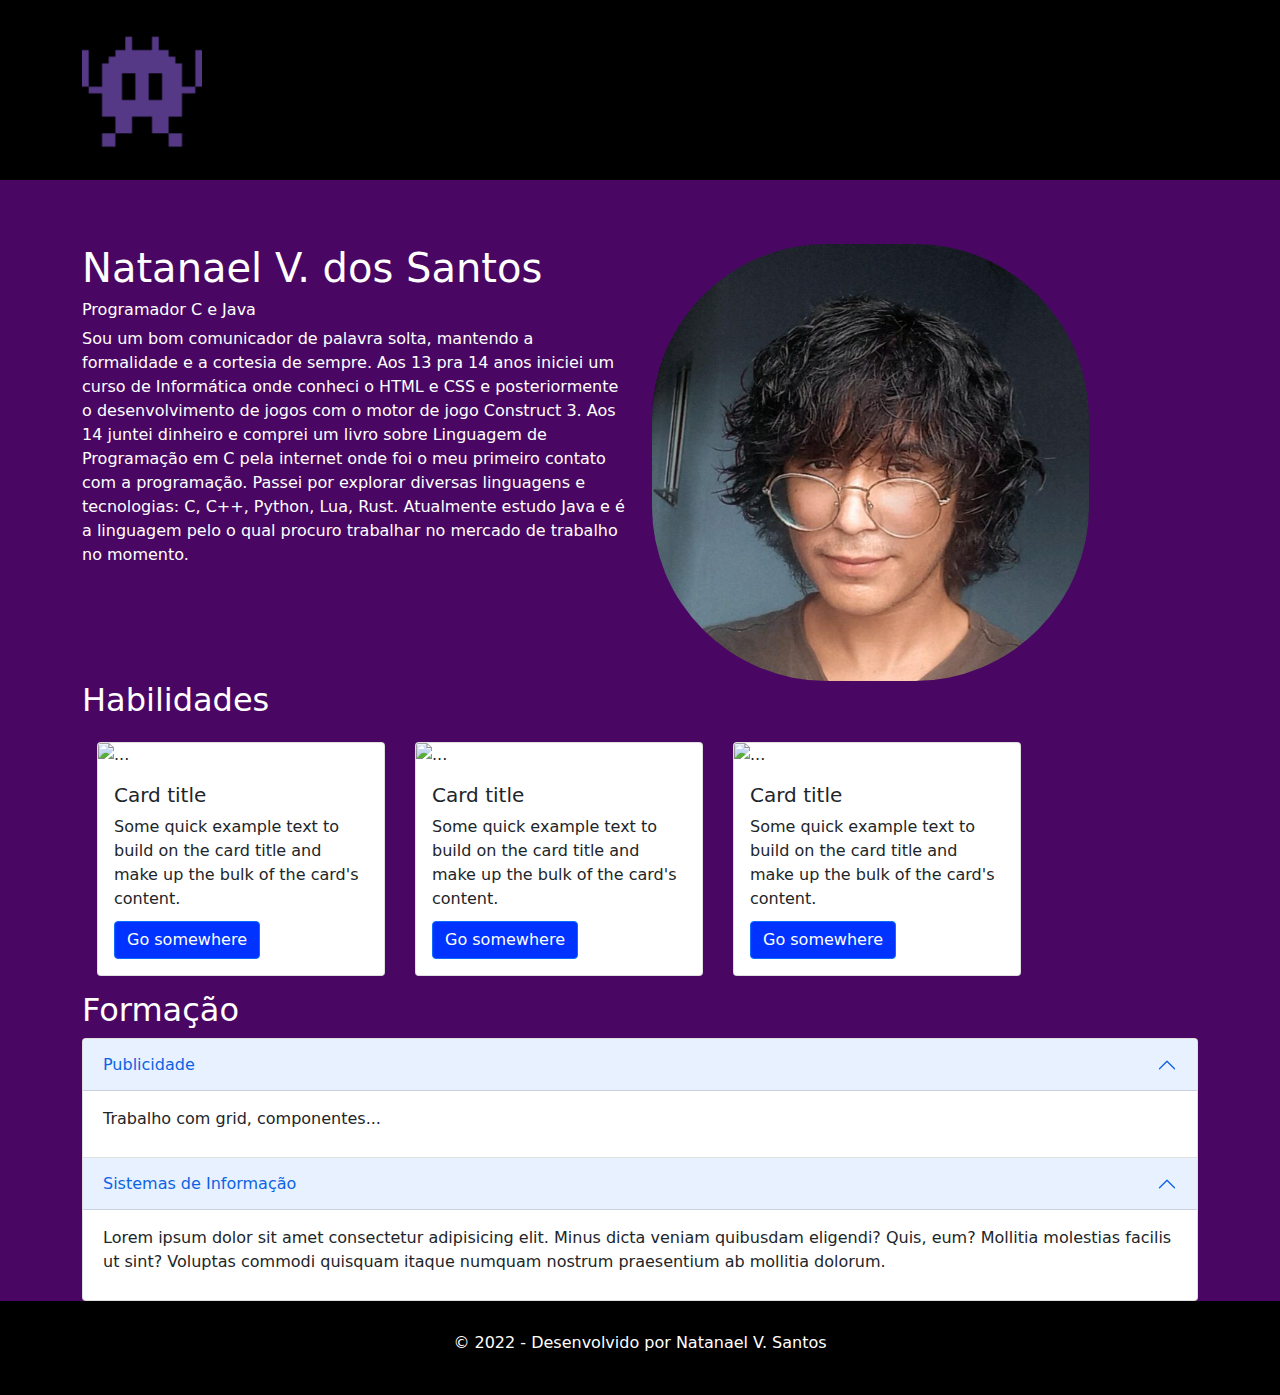
==== index.html @ 89b33c36 "Projeto adicionado, index.html atualizado, css modificado" ====
<!DOCTYPE html>
<html lang="pt-br">

<head>
    <meta charset="UTF-8">
    <meta http-equiv="X-UA-Compatible" content="IE=edge">
    <meta name="viewport" content="width=device-width, initial-scale=1.0">
    <title>Natanael dos Santos</title>

    <link rel="shortcut icon" href="./images/alien.ico" type="image/x-icon">
    <link rel="stylesheet" href="./bootstrap/css/bootstrap.min.css">
    <link rel="stylesheet" href="./css/style.css">

</head>

<body>

    <header>
        <div class="container">
            <img id="logo" alt="logo" width="30" height="40" src="./images/alien.png" class="not-lazy">
        </div>
    </header>

    <section class="container">

        <div class="row">
            <div class="col-md-6 col-sm-12 text-white">
                <h1>Natanael V. dos Santos </h1>
                <h6>Programador C e Java</h6>
                <p>Sou um bom comunicador de palavra solta, mantendo a formalidade e a cortesia de sempre. Aos 13 pra 14 anos iniciei um curso de Informática onde conheci o HTML e CSS e posteriormente o desenvolvimento de jogos com o motor de jogo Construct
                    3. Aos 14 juntei dinheiro e comprei um livro sobre Linguagem de Programação em C pela internet onde foi o meu primeiro contato com a programação. Passei por explorar diversas linguagens e tecnologias: C, C++, Python, Lua, Rust. Atualmente
                    estudo Java e é a linguagem pelo o qual procuro trabalhar no mercado de trabalho no momento.</p>
            </div>
            <div class="col-md-6 col-sm-12">
                <img src="./images/imagem linkedin.jpeg" alt="Foto minha retirada do perfil do linkedin" class="foto">
            </div>
        </div>

        <h2 class="text-white">Habilidades</h2>
        <div class="row">
            <div class="col">

                <div class="card" style="width: 18rem;">
                    <img src="..." class="card-img-top" alt="...">
                    <div class="card-body">
                        <h5 class="card-title">Card title</h5>
                        <p class="card-text">Some quick example text to build on the card title and make up the bulk of the card's content.</p>
                        <a href="#" class="btn btn-primary">Go somewhere</a>
                    </div>
                </div>

                <div class="card" style="width: 18rem;">
                    <img src="..." class="card-img-top" alt="...">
                    <div class="card-body">
                        <h5 class="card-title">Card title</h5>
                        <p class="card-text">Some quick example text to build on the card title and make up the bulk of the card's content.</p>
                        <a href="#" class="btn btn-primary">Go somewhere</a>
                    </div>
                </div>

                <div class="card" style="width: 18rem;">
                    <img src="..." class="card-img-top" alt="...">
                    <div class="card-body">
                        <h5 class="card-title">Card title</h5>
                        <p class="card-text">Some quick example text to build on the card title and make up the bulk of the card's content.</p>
                        <a href="#" class="btn btn-primary">Go somewhere</a>
                    </div>
                </div>

            </div>
        </div>

        <h2 class="text-white">Formação</h2>
        <div class="row">
            <div class="col">
                <div class="accordion" id="meuacordeon">
                    <div class="accordion-item">
                        <h2 class="accordion-header" id="headingOne">
                            <button class="accordion-button" type="button" data-bs-toggle="collapse" data-bs-target="#collapseOne" aria-expanded="true" aria-controls="collapseOne">
                  Publicidade
                </button>
                        </h2>
                        <div id="collapseOne" class="accordion-collapse collapse show" aria-labelledby="headingOne" data-bs-parent="#meuacordeon">
                            <div class="accordion-body">
                                <p>Trabalho com grid, componentes...</p>
                            </div>
                        </div>
                    </div>
                    <div class="accordion-item">
                        <h2 class="accordion-header" id="headingOne">
                            <button class="accordion-button" type="button" data-bs-toggle="collapse" data-bs-target="#collapseTwo" aria-expanded="true" aria-controls="collapseTwo">
                  Sistemas de Informação
                </button>
                        </h2>
                        <div id="collapseTwo" class="accordion-collapse collapse show" aria-labelledby="headingOne" data-bs-parent="#meuacordeon">
                            <div class="accordion-body">
                                <p>Lorem ipsum dolor sit amet consectetur adipisicing elit. Minus dicta veniam quibusdam eligendi? Quis, eum? Mollitia molestias facilis ut sint? Voluptas commodi quisquam itaque numquam nostrum praesentium ab mollitia dolorum.</p>

                            </div>
                        </div>

                    </div>

                </div>
            </div>
        </div>

    </section>

    <footer>
        <p class="text-center text-white">&copy; 2022 - Desenvolvido por Natanael V. Santos</p>
    </footer>
    <script src="https://cdn.jsdelivr.net/npm/bootstrap@5.1.1/dist/js/bootstrap.bundle.min.js" integrity="sha384-/bQdsTh/da6pkI1MST/rWKFNjaCP5gBSY4sEBT38Q/9RBh9AH40zEOg7Hlq2THRZ" crossorigin="anonymous"></script>

</body>

</html>
---- css/style.css ----
header,
footer {
    background-color: black;
}

header {
    margin-bottom: 5%;
}

body {
    background-color: rgb(73, 7, 99);
}

footer {
    text-align: center;
    padding: 30px 0;
}

p {
    margin-bottom: 10px;
}

.col-sm-12 img {
    width: 80%;
    height: auto;
    border-radius: 40%;
}

#logo {
    width: 120px;
    margin: 30px 0;
    height: auto;
}

.btn-primary {
    background-color: rgb(0, 51, 255);
}

.btn-primary:hover {
    background-color: rgb(9, 49, 148);
}

.card {
    float: left;
    margin: 15px;
}
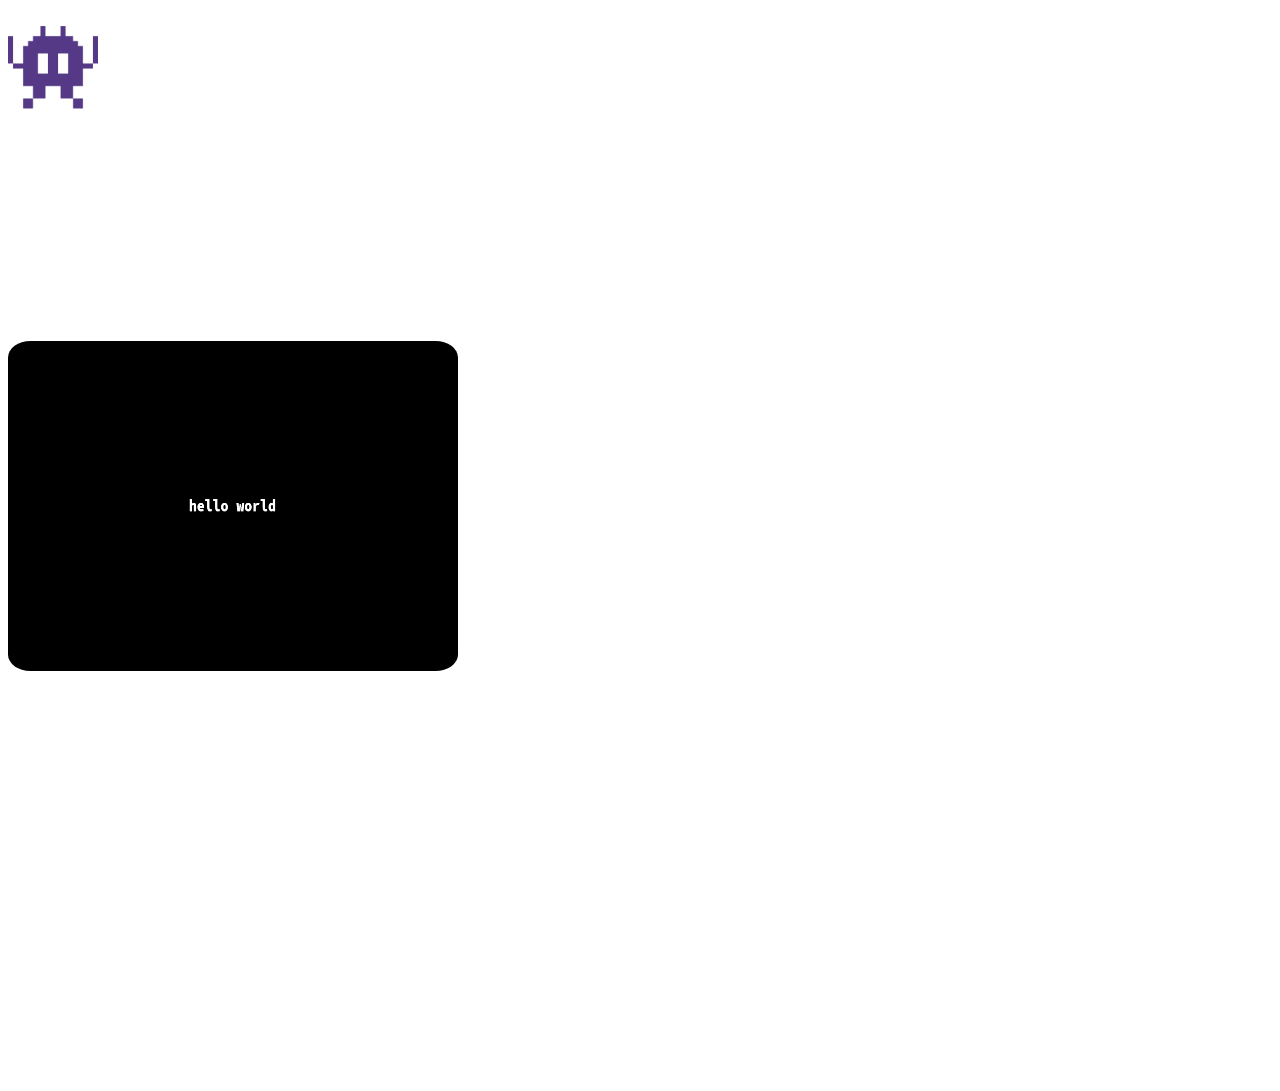
==== commit 9d93f4f2: "links par o index.html alterados, alterei o index.html de lugar" ====
--- a/index.html
+++ b/index.html
@@ -2,116 +2,57 @@
 <html lang="pt-br">
 
 <head>
+    <title>natvs.html</title>
     <meta charset="UTF-8">
     <meta http-equiv="X-UA-Compatible" content="IE=edge">
     <meta name="viewport" content="width=device-width, initial-scale=1.0">
-    <title>Natanael dos Santos</title>
-
-    <link rel="shortcut icon" href="./images/alien.ico" type="image/x-icon">
-    <link rel="stylesheet" href="./bootstrap/css/bootstrap.min.css">
-    <link rel="stylesheet" href="./css/style.css">
-
+    <link href="https://cdn.jsdelivr.net/npm/bootstrap@5.3.0-alpha1/dist/css/bootstrap.min.css" rel="stylesheet" integrity="sha384-GLhlTQ8iRABdZLl6O3oVMWSktQOp6b7In1Zl3/Jr59b6EGGoI1aFkw7cmDA6j6gD" crossorigin="anonymous">
+    <link rel="stylesheet" href="../css/style.css">
+    <link rel="shortcut icon" href="../imgs/alien.ico" type="image/x-icon">
+    <link rel="preconnect" href="https://fonts.googleapis.com">
+    <link rel="preconnect" href="https://fonts.gstatic.com" crossorigin>
+    <link href="https://fonts.googleapis.com/css2?family=Anton&family=IBM+Plex+Mono:wght@500&display=swap" rel="stylesheet">
 </head>
 
-<body>
+<body class="bg-dark">
+    <section class="container-fluid">
+        <header>
+            <h1 class="title" style="font-family: 'IBM Plex Mono', monospace;">
+                <img src="../imgs/alien.png" alt="Alien Img" srcset="" width="90"> natvs.html
+            </h1>
 
-    <header>
-        <div class="container">
-            <img id="logo" alt="logo" width="30" height="40" src="./images/alien.png" class="not-lazy">
-        </div>
-    </header>
+            <li>
+                <a href="./html/blog.html">
+                    <ul>| blog |</ul>
+                </a>
+                <a href="https://github.com/Wh0xer">
+                    <ul>| github |</ul>
+                </a>
+                <a href="https://twitter.com/Natanaelv1eira">
+                    <ul>| twitter |</ul>
+                </a>
+                <a href="https://instagram.com/natanaelv1eira">
+                    <ul>| instagram |</ul>
+                </a>
+                <a href="./html/about.html">
+                    <ul>| sobre |</ul>
+                </a>
 
-    <section class="container">
-
-        <div class="row">
-            <div class="col-md-6 col-sm-12 text-white">
-                <h1>Natanael V. dos Santos </h1>
-                <h6>Programador C e Java</h6>
-                <p>Sou um bom comunicador de palavra solta, mantendo a formalidade e a cortesia de sempre. Aos 13 pra 14 anos iniciei um curso de Informática onde conheci o HTML e CSS e posteriormente o desenvolvimento de jogos com o motor de jogo Construct
-                    3. Aos 14 juntei dinheiro e comprei um livro sobre Linguagem de Programação em C pela internet onde foi o meu primeiro contato com a programação. Passei por explorar diversas linguagens e tecnologias: C, C++, Python, Lua, Rust. Atualmente
-                    estudo Java e é a linguagem pelo o qual procuro trabalhar no mercado de trabalho no momento.</p>
-            </div>
-            <div class="col-md-6 col-sm-12">
-                <img src="./images/imagem linkedin.jpeg" alt="Foto minha retirada do perfil do linkedin" class="foto">
-            </div>
-        </div>
-
-        <h2 class="text-white">Habilidades</h2>
-        <div class="row">
-            <div class="col">
-
-                <div class="card" style="width: 18rem;">
-                    <img src="..." class="card-img-top" alt="...">
-                    <div class="card-body">
-                        <h5 class="card-title">Card title</h5>
-                        <p class="card-text">Some quick example text to build on the card title and make up the bulk of the card's content.</p>
-                        <a href="#" class="btn btn-primary">Go somewhere</a>
-                    </div>
-                </div>
-
-                <div class="card" style="width: 18rem;">
-                    <img src="..." class="card-img-top" alt="...">
-                    <div class="card-body">
-                        <h5 class="card-title">Card title</h5>
-                        <p class="card-text">Some quick example text to build on the card title and make up the bulk of the card's content.</p>
-                        <a href="#" class="btn btn-primary">Go somewhere</a>
-                    </div>
-                </div>
-
-                <div class="card" style="width: 18rem;">
-                    <img src="..." class="card-img-top" alt="...">
-                    <div class="card-body">
-                        <h5 class="card-title">Card title</h5>
-                        <p class="card-text">Some quick example text to build on the card title and make up the bulk of the card's content.</p>
-                        <a href="#" class="btn btn-primary">Go somewhere</a>
-                    </div>
-                </div>
-
-            </div>
-        </div>
-
-        <h2 class="text-white">Formação</h2>
-        <div class="row">
-            <div class="col">
-                <div class="accordion" id="meuacordeon">
-                    <div class="accordion-item">
-                        <h2 class="accordion-header" id="headingOne">
-                            <button class="accordion-button" type="button" data-bs-toggle="collapse" data-bs-target="#collapseOne" aria-expanded="true" aria-controls="collapseOne">
-                  Publicidade
-                </button>
-                        </h2>
-                        <div id="collapseOne" class="accordion-collapse collapse show" aria-labelledby="headingOne" data-bs-parent="#meuacordeon">
-                            <div class="accordion-body">
-                                <p>Trabalho com grid, componentes...</p>
-                            </div>
-                        </div>
-                    </div>
-                    <div class="accordion-item">
-                        <h2 class="accordion-header" id="headingOne">
-                            <button class="accordion-button" type="button" data-bs-toggle="collapse" data-bs-target="#collapseTwo" aria-expanded="true" aria-controls="collapseTwo">
-                  Sistemas de Informação
-                </button>
-                        </h2>
-                        <div id="collapseTwo" class="accordion-collapse collapse show" aria-labelledby="headingOne" data-bs-parent="#meuacordeon">
-                            <div class="accordion-body">
-                                <p>Lorem ipsum dolor sit amet consectetur adipisicing elit. Minus dicta veniam quibusdam eligendi? Quis, eum? Mollitia molestias facilis ut sint? Voluptas commodi quisquam itaque numquam nostrum praesentium ab mollitia dolorum.</p>
-
-                            </div>
-                        </div>
-
-                    </div>
-
-                </div>
-            </div>
-        </div>
-
+            </li>
+        </header>
     </section>
 
-    <footer>
-        <p class="text-center text-white">&copy; 2022 - Desenvolvido por Natanael V. Santos</p>
+    <div class="hello-world container text-white" style="font-family: 'IBM Plex Mono', monospace; margin-top: 10%;">
+        <a href="../articles/hello.html">
+            <h3 style="margin-bottom: 2%;">Olá, mundo! primeiro artigo :D</h3>
+            <img src="../imgs/hello-world.png" class="col-5" alt="hello world image" width="450" height="330" style="border-radius: 5%; text-align: center;">
+        </a>
+    </div>
+
+    <footer style="margin-top: 30%; font-family: 'IBM Plex Mono', monospace;">
+        <p>desenvolvido por Natanael V. S - 2023</p>
     </footer>
-    <script src="https://cdn.jsdelivr.net/npm/bootstrap@5.1.1/dist/js/bootstrap.bundle.min.js" integrity="sha384-/bQdsTh/da6pkI1MST/rWKFNjaCP5gBSY4sEBT38Q/9RBh9AH40zEOg7Hlq2THRZ" crossorigin="anonymous"></script>
-
+    <script src="https://cdn.jsdelivr.net/npm/bootstrap@5.3.0-alpha1/dist/js/bootstrap.bundle.min.js " integrity="sha384-w76AqPfDkMBDXo30jS1Sgez6pr3x5MlQ1ZAGC+nuZB+EYdgRZgiwxhTBTkF7CXvN " crossorigin="anonymous "></script>
 </body>
 
 </html>--- a/css/style.css
+++ b/css/style.css
@@ -1,46 +1,44 @@
-header,
-footer {
-    background-color: black;
+h1.title {
+    color: white;
+    padding: 0%;
+    margin-bottom: 2%;
 }
 
-header {
-    margin-bottom: 5%;
+h1.title:hover {
+    color: rgb(112, 38, 146);
+    padding: 0%;
 }
 
-body {
-    background-color: rgb(73, 7, 99);
+li {
+    text-align: center;
+}
+
+ul {
+    color: white;
+    display: inline;
+    font-family: 'IBM Plex Mono', monospace;
+}
+
+a {
+    color: white;
+    text-decoration: none;
+}
+
+a:hover {
+    color: rgb(112, 38, 146);
+    text-decoration: none;
+}
+
+ul:hover {
+    color: rgb(112, 38, 146);
+    display: inline;
 }
 
 footer {
     text-align: center;
-    padding: 30px 0;
+    color: white;
 }
 
-p {
-    margin-bottom: 10px;
-}
-
-.col-sm-12 img {
-    width: 80%;
-    height: auto;
-    border-radius: 40%;
-}
-
-#logo {
-    width: 120px;
-    margin: 30px 0;
-    height: auto;
-}
-
-.btn-primary {
-    background-color: rgb(0, 51, 255);
-}
-
-.btn-primary:hover {
-    background-color: rgb(9, 49, 148);
-}
-
-.card {
-    float: left;
-    margin: 15px;
+img {
+    user-select: none;
 }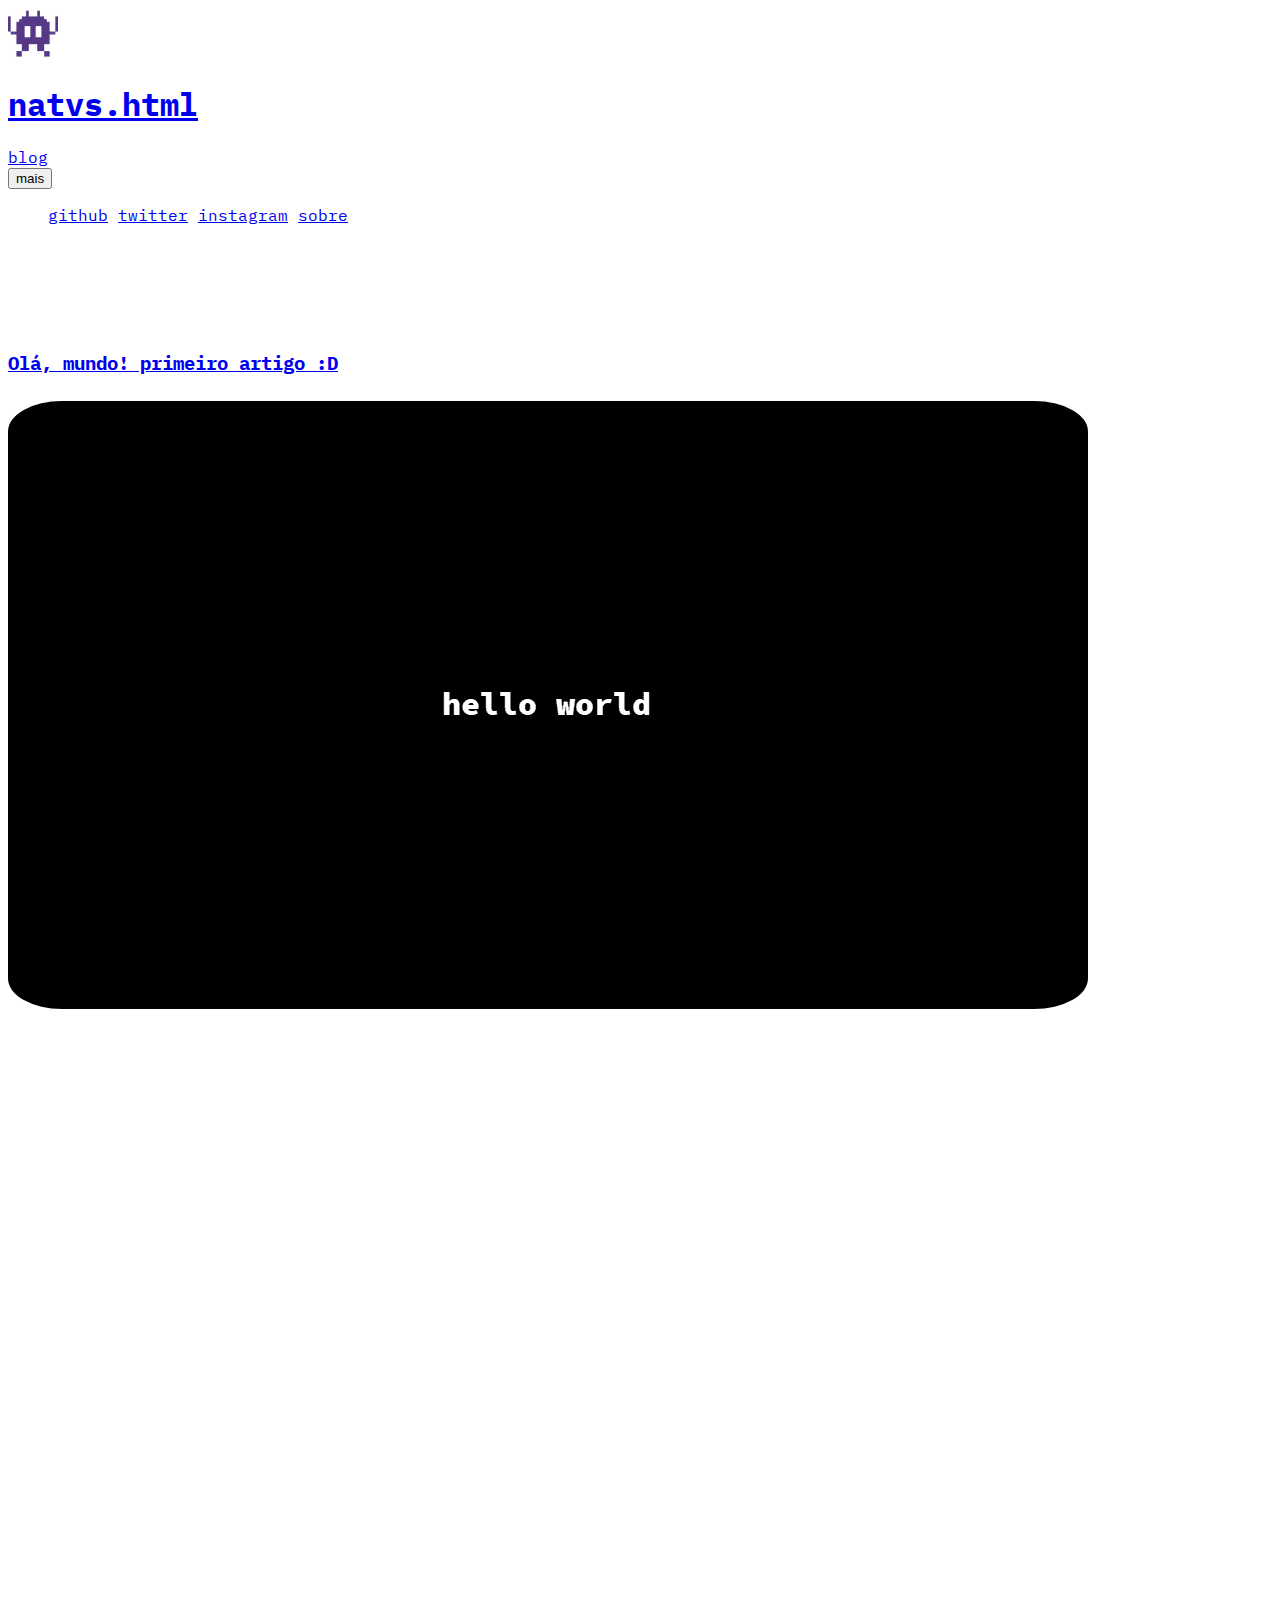
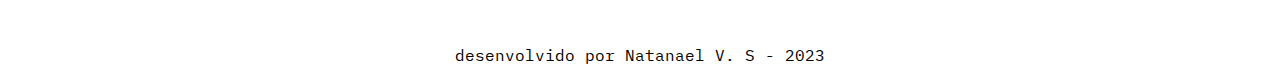
==== commit 76c690cd: "Alteração na estrutura de pasta, links consertados, css adicionado, classes bootstrap adicionadas" ====
--- a/index.html
+++ b/index.html
@@ -7,52 +7,51 @@
     <meta http-equiv="X-UA-Compatible" content="IE=edge">
     <meta name="viewport" content="width=device-width, initial-scale=1.0">
     <link href="https://cdn.jsdelivr.net/npm/bootstrap@5.3.0-alpha1/dist/css/bootstrap.min.css" rel="stylesheet" integrity="sha384-GLhlTQ8iRABdZLl6O3oVMWSktQOp6b7In1Zl3/Jr59b6EGGoI1aFkw7cmDA6j6gD" crossorigin="anonymous">
-    <link rel="stylesheet" href="../css/style.css">
     <link rel="shortcut icon" href="../imgs/alien.ico" type="image/x-icon">
     <link rel="preconnect" href="https://fonts.googleapis.com">
     <link rel="preconnect" href="https://fonts.gstatic.com" crossorigin>
     <link href="https://fonts.googleapis.com/css2?family=Anton&family=IBM+Plex+Mono:wght@500&display=swap" rel="stylesheet">
+    <style>
+        footer {
+          margin-top: 50%;
+          text-align: center;
+        }
+    </style>
 </head>
 
-<body class="bg-dark">
-    <section class="container-fluid">
-        <header>
-            <h1 class="title" style="font-family: 'IBM Plex Mono', monospace;">
-                <img src="../imgs/alien.png" alt="Alien Img" srcset="" width="90"> natvs.html
-            </h1>
+<body class="bg-dark text-white" style="font-family: 'IBM Plex Mono', monospace;">
+    <header>
+        <div>
+            <nav class="nav navbar-expand-lg container-fluid bg-body-emphasis">
+                <a href="#" class="navbar-brand">
+                    <img src="./imgs/alien.png" alt="Alien Img" srcset="" class="align-text-bottom" width="50">
+                    <h1 class="d-inline-block">natvs.html</h1>
+                </a>
+                <a href="./html/blog.html" class="nav-item nav-link link-light">blog</a>
+                <div class="dropdown dropstart">
+                    <button class="btn btn-dark dropdown-toggle" type="button" data-bs-toggle="dropdown" aria-expanded="false">mais</button>
+                    <ul class="dropdown-menu ">
+                        <a href="https://github.com/Wh0xer" class="nav-item nav-link dropdown-item">github</a>
+                        <a href="https://twitter.com/Natanaelv1eira" class="nav-item nav-link dropdown-item">twitter</a>
+                        <a href="https://instagram.com/natanaelv1eira" class="nav-item nav-link dropdown-item">instagram</a>
+                        <a href="./html/about.html" class="nav-item nav-link dropdown-item">sobre</a>
+                    </ul>
+                </div>
+            </nav>
+        </div>
+    </header>
 
-            <li>
-                <a href="./html/blog.html">
-                    <ul>| blog |</ul>
-                </a>
-                <a href="https://github.com/Wh0xer">
-                    <ul>| github |</ul>
-                </a>
-                <a href="https://twitter.com/Natanaelv1eira">
-                    <ul>| twitter |</ul>
-                </a>
-                <a href="https://instagram.com/natanaelv1eira">
-                    <ul>| instagram |</ul>
-                </a>
-                <a href="./html/about.html">
-                    <ul>| sobre |</ul>
-                </a>
-
-            </li>
-        </header>
-    </section>
-
-    <div class="hello-world container text-white" style="font-family: 'IBM Plex Mono', monospace; margin-top: 10%;">
-        <a href="../articles/hello.html">
-            <h3 style="margin-bottom: 2%;">Olá, mundo! primeiro artigo :D</h3>
-            <img src="../imgs/hello-world.png" class="col-5" alt="hello world image" width="450" height="330" style="border-radius: 5%; text-align: center;">
+    <div class="hello-world container-fluid" style="font-family: 'IBM Plex Mono', monospace; margin-top: 10%; color: white;">
+        <a href="./articles/hello.html" class="text-decoration-none">
+            <h3 style="margin-bottom: 2%;" class="text-white">Olá, mundo! primeiro artigo :D</h3>
+            <img src="./imgs/hello-world.png" class="col-7 col-auto img-fluid" alt="hello world image" style="border-radius: 5%; text-align: center;">
         </a>
     </div>
 
-    <footer style="margin-top: 30%; font-family: 'IBM Plex Mono', monospace;">
+    <footer class="">
         <p>desenvolvido por Natanael V. S - 2023</p>
     </footer>
-    <script src="https://cdn.jsdelivr.net/npm/bootstrap@5.3.0-alpha1/dist/js/bootstrap.bundle.min.js " integrity="sha384-w76AqPfDkMBDXo30jS1Sgez6pr3x5MlQ1ZAGC+nuZB+EYdgRZgiwxhTBTkF7CXvN " crossorigin="anonymous "></script>
+    <script src="https://cdn.jsdelivr.net/npm/bootstrap@5.3.0-alpha1/dist/js/bootstrap.bundle.min.js" integrity="sha384-w76AqPfDkMBDXo30jS1Sgez6pr3x5MlQ1ZAGC+nuZB+EYdgRZgiwxhTBTkF7CXvN" crossorigin="anonymous"></script>
 </body>
 
-</html>+</html>
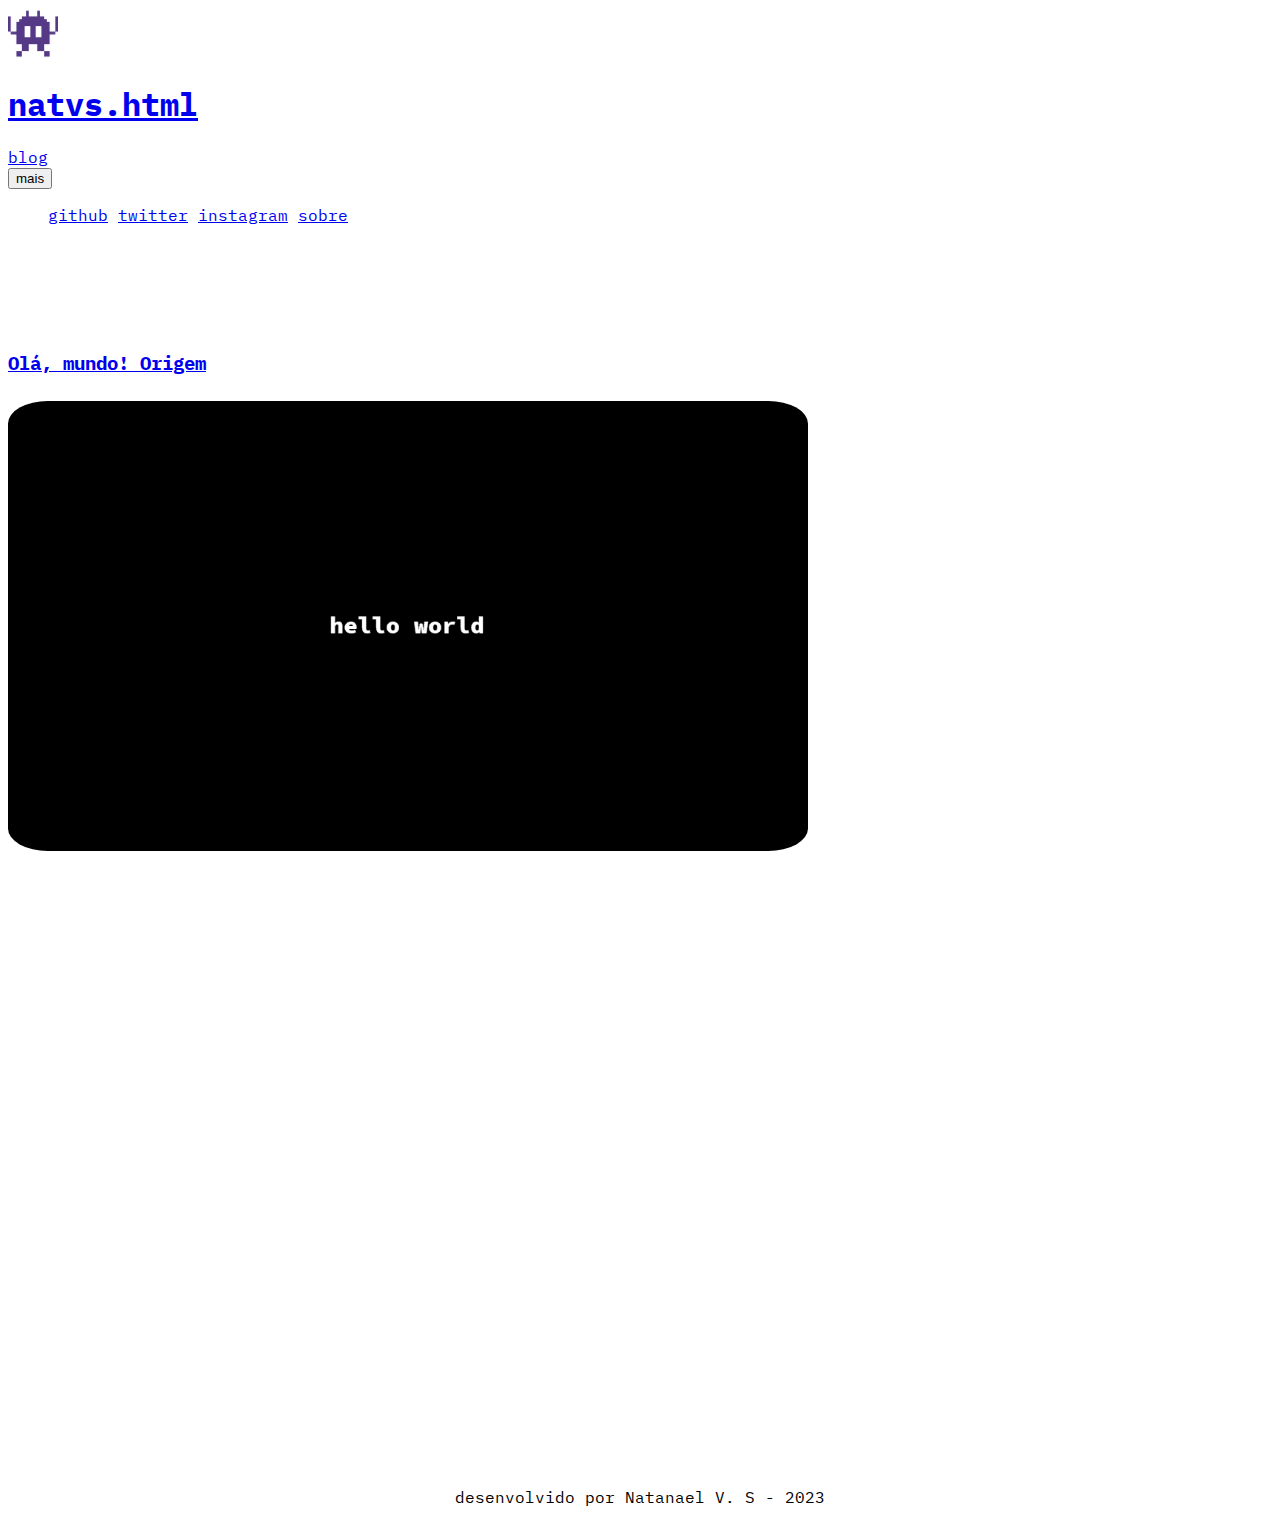
==== commit 0c0cbfd0: "Classes btn e btn-dark adicionadas no botão blog do header, artigo Hello world escrito" ====
--- a/index.html
+++ b/index.html
@@ -7,7 +7,7 @@
     <meta http-equiv="X-UA-Compatible" content="IE=edge">
     <meta name="viewport" content="width=device-width, initial-scale=1.0">
     <link href="https://cdn.jsdelivr.net/npm/bootstrap@5.3.0-alpha1/dist/css/bootstrap.min.css" rel="stylesheet" integrity="sha384-GLhlTQ8iRABdZLl6O3oVMWSktQOp6b7In1Zl3/Jr59b6EGGoI1aFkw7cmDA6j6gD" crossorigin="anonymous">
-    <link rel="shortcut icon" href="../imgs/alien.ico" type="image/x-icon">
+    <link rel="shortcut icon" href="./imgs/alien.ico" type="image/x-icon">
     <link rel="preconnect" href="https://fonts.googleapis.com">
     <link rel="preconnect" href="https://fonts.gstatic.com" crossorigin>
     <link href="https://fonts.googleapis.com/css2?family=Anton&family=IBM+Plex+Mono:wght@500&display=swap" rel="stylesheet">
@@ -27,7 +27,7 @@
                     <img src="./imgs/alien.png" alt="Alien Img" srcset="" class="align-text-bottom" width="50">
                     <h1 class="d-inline-block">natvs.html</h1>
                 </a>
-                <a href="./html/blog.html" class="nav-item nav-link link-light">blog</a>
+                <a href="./html/blog.html" class="nav-item nav-link link-light btn btn-dark">blog</a>
                 <div class="dropdown dropstart">
                     <button class="btn btn-dark dropdown-toggle" type="button" data-bs-toggle="dropdown" aria-expanded="false">mais</button>
                     <ul class="dropdown-menu ">
@@ -43,10 +43,11 @@
 
     <div class="hello-world container-fluid" style="font-family: 'IBM Plex Mono', monospace; margin-top: 10%; color: white;">
         <a href="./articles/hello.html" class="text-decoration-none">
-            <h3 style="margin-bottom: 2%;" class="text-white">Olá, mundo! primeiro artigo :D</h3>
-            <img src="./imgs/hello-world.png" class="col-7 col-auto img-fluid" alt="hello world image" style="border-radius: 5%; text-align: center;">
+            <h3 style="margin-bottom: 2%;" class="text-white">Olá, mundo! Origem</h3>
+            <img src="./imgs/hello-world.png" class="col-7 col-auto img-fluid" alt="hello world image" style="border-radius: 5%; text-align: center;" width="800">
         </a>
     </div>
+
 
     <footer class="">
         <p>desenvolvido por Natanael V. S - 2023</p>
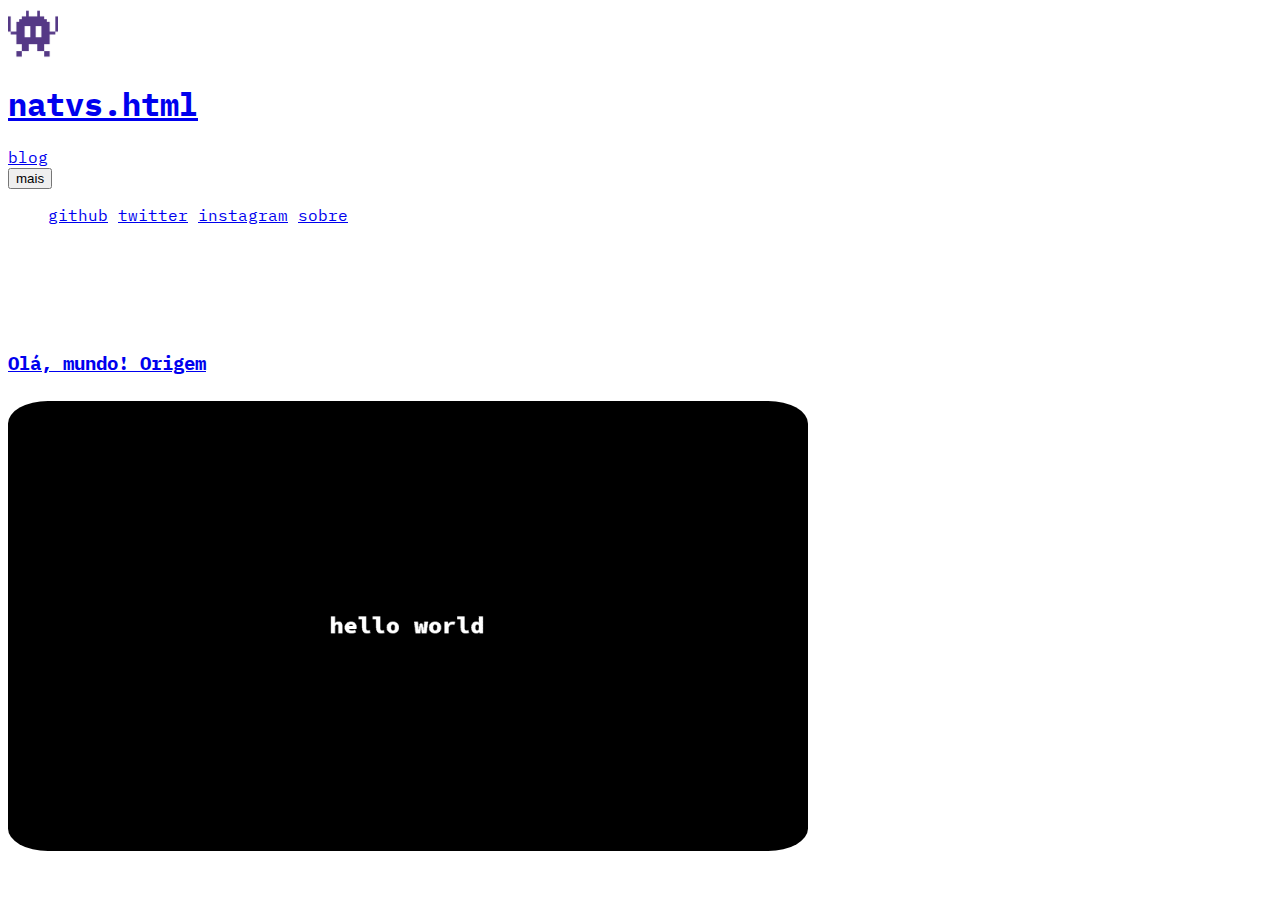
==== commit 8230c1fc: "#" ====
--- a/index.html
+++ b/index.html
@@ -11,12 +11,6 @@
     <link rel="preconnect" href="https://fonts.googleapis.com">
     <link rel="preconnect" href="https://fonts.gstatic.com" crossorigin>
     <link href="https://fonts.googleapis.com/css2?family=Anton&family=IBM+Plex+Mono:wght@500&display=swap" rel="stylesheet">
-    <style>
-        footer {
-          margin-top: 50%;
-          text-align: center;
-        }
-    </style>
 </head>
 
 <body class="bg-dark text-white" style="font-family: 'IBM Plex Mono', monospace;">
@@ -49,9 +43,9 @@
     </div>
 
 
-    <footer class="">
+    <!-- <footer style="font-family: 'IBM Plex Mono'">
         <p>desenvolvido por Natanael V. S - 2023</p>
-    </footer>
+    </footer> -->
     <script src="https://cdn.jsdelivr.net/npm/bootstrap@5.3.0-alpha1/dist/js/bootstrap.bundle.min.js" integrity="sha384-w76AqPfDkMBDXo30jS1Sgez6pr3x5MlQ1ZAGC+nuZB+EYdgRZgiwxhTBTkF7CXvN" crossorigin="anonymous"></script>
 </body>
 
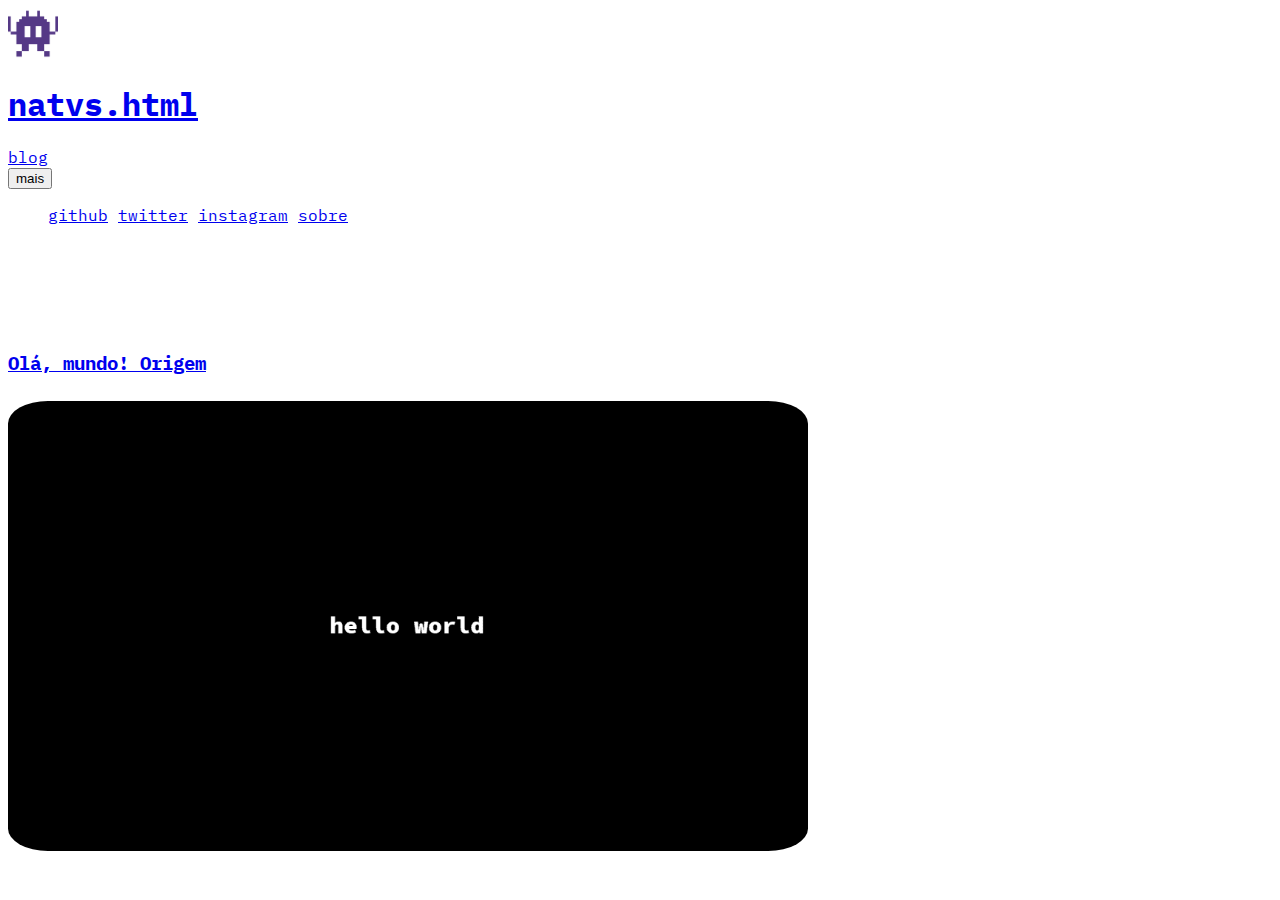
==== commit f9273270: "classes col removidas por enquanto" ====
--- a/index.html
+++ b/index.html
@@ -38,7 +38,7 @@
     <div class="hello-world container-fluid" style="font-family: 'IBM Plex Mono', monospace; margin-top: 10%; color: white;">
         <a href="./articles/hello.html" class="text-decoration-none">
             <h3 style="margin-bottom: 2%;" class="text-white">Olá, mundo! Origem</h3>
-            <img src="./imgs/hello-world.png" class="col-7 col-auto img-fluid" alt="hello world image" style="border-radius: 5%; text-align: center;" width="800">
+            <img src="./imgs/hello-world.png" class="img-fluid" alt="hello world image" style="border-radius: 5%; text-align: center;" width="800">
         </a>
     </div>
 
